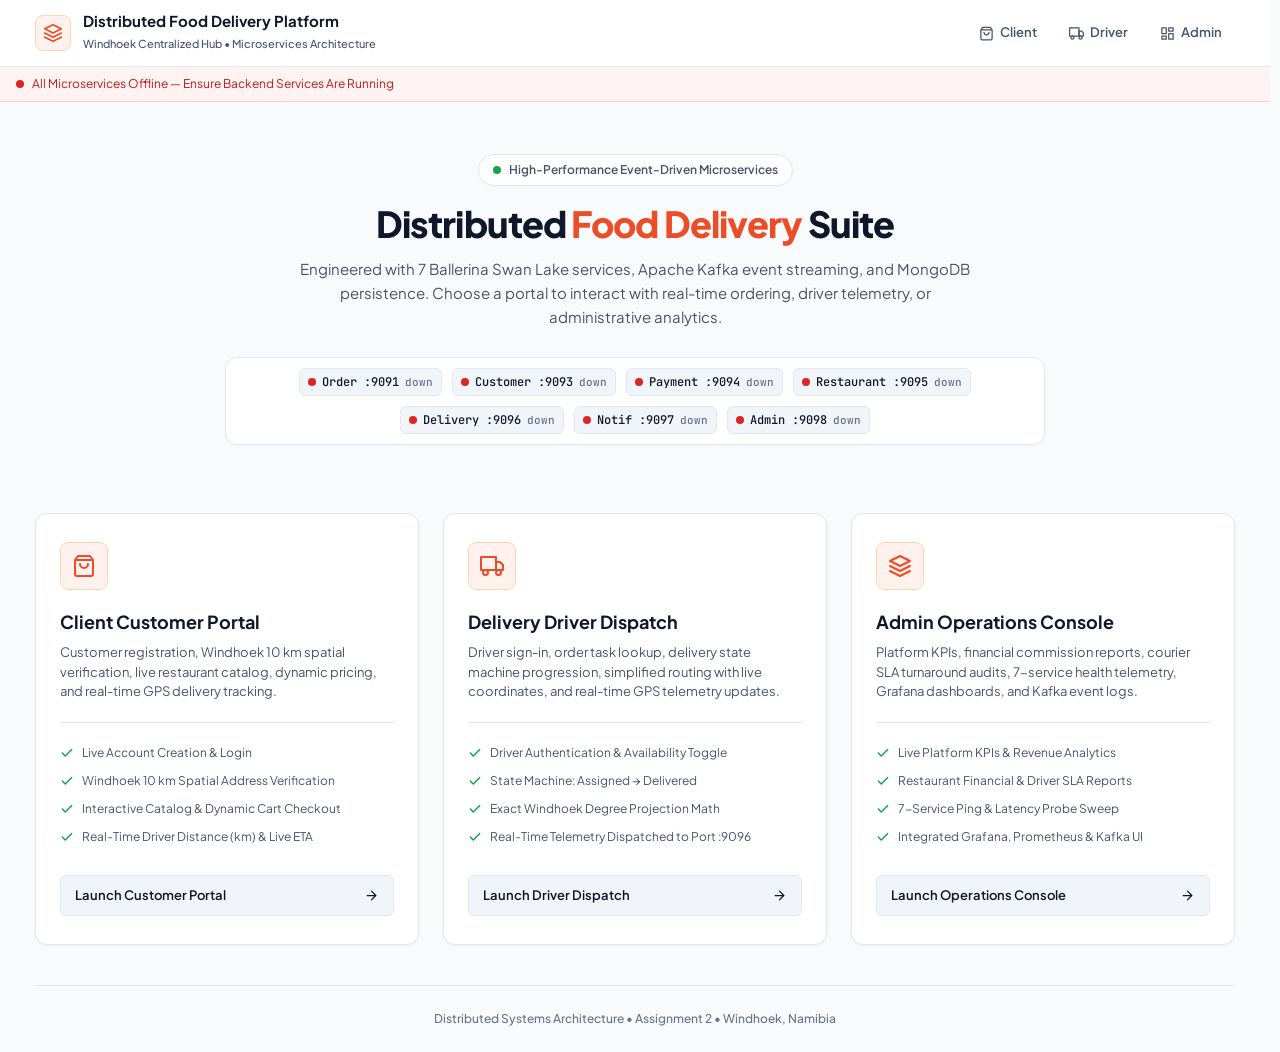
==== web/index.html @ 40e046d6 "feat: complete platform service integration, workflows, and order explainer" ====
<!DOCTYPE html>
<html lang="en">
<head>
  <meta charset="UTF-8">
  <meta name="viewport" content="width=device-width, initial-scale=1.0">
  <title>Food Delivery Platform — Portal Hub</title>
  <link rel="preconnect" href="https://fonts.googleapis.com">
  <link rel="preconnect" href="https://fonts.gstatic.com" crossorigin>
  <link href="https://fonts.googleapis.com/css2?family=Plus+Jakarta+Sans:wght@400;500;600;700;800&family=JetBrains+Mono:wght@500;600&display=swap" rel="stylesheet">
  <link rel="stylesheet" href="shared.css">
  <style>
    /* Portal Hub Specific Layout */
    .hero-section {
      text-align: center;
      margin: 28px auto 32px;
      max-width: 820px;
    }

    .hero-badge {
      display: inline-flex;
      align-items: center;
      gap: 8px;
      padding: 6px 14px;
      background: var(--bg-surface);
      border: 1px solid var(--border);
      color: var(--text-muted);
      border-radius: var(--radius-pill);
      font-size: 12px;
      font-weight: 600;
      margin-bottom: 16px;
      box-shadow: 0 1px 2px rgba(0, 0, 0, 0.03);
    }

    .hero-title {
      font-size: 36px;
      font-weight: 800;
      letter-spacing: -0.025em;
      color: var(--text-main);
      margin-bottom: 12px;
      line-height: 1.2;
    }

    .hero-title span {
      color: var(--accent);
    }

    .hero-desc {
      color: var(--text-muted);
      font-size: 15px;
      line-height: 1.6;
      margin: 0 auto 28px;
      max-width: 680px;
    }

    /* Microservices Health Bar */
    .health-bar {
      display: inline-flex;
      flex-wrap: wrap;
      align-items: center;
      justify-content: center;
      gap: 10px;
      background: #ffffff;
      border: 1px solid var(--border);
      border-radius: var(--radius-lg);
      padding: 10px 18px;
      margin-bottom: 36px;
      box-shadow: 0 1px 3px rgba(0, 0, 0, 0.03);
      font-size: 12px;
      font-family: var(--font-mono);
    }

    .health-tag {
      display: inline-flex;
      align-items: center;
      gap: 6px;
      padding: 4px 8px;
      background: var(--bg-surface-alt);
      border: 1px solid var(--border);
      border-radius: var(--radius-sm);
      color: var(--text-main);
      font-weight: 500;
    }

    .health-tag .latency {
      color: var(--text-dim);
      font-size: 11px;
    }

    /* Portal Grid & Interactive Cards */
    .portal-grid {
      display: grid;
      grid-template-columns: repeat(auto-fit, minmax(320px, 1fr));
      gap: 24px;
      margin-bottom: 40px;
    }

    .portal-card {
      background: #ffffff;
      border: 1px solid var(--border);
      border-radius: var(--radius-lg);
      padding: 28px 24px;
      text-decoration: none;
      color: inherit;
      display: flex;
      flex-direction: column;
      box-shadow: 0 1px 3px rgba(0, 0, 0, 0.04), 0 1px 2px rgba(0, 0, 0, 0.02);
      transition: all 0.2s ease;
      position: relative;
    }

    .portal-card:hover {
      border-color: var(--accent);
      box-shadow: 0 10px 15px -3px rgba(235, 77, 40, 0.08), 0 4px 6px -4px rgba(235, 77, 40, 0.05);
      transform: translateY(-2px);
    }

    .portal-card-icon-box {
      width: 48px;
      height: 48px;
      border-radius: var(--radius-md);
      background: var(--accent-subtle);
      border: 1px solid var(--accent-border);
      color: var(--accent);
      display: flex;
      align-items: center;
      justify-content: center;
      margin-bottom: 18px;
      transition: background 0.15s ease, color 0.15s ease;
    }

    .portal-card-icon-box svg {
      width: 24px;
      height: 24px;
    }

    .portal-card:hover .portal-card-icon-box {
      background: var(--accent);
      color: #ffffff;
      border-color: var(--accent);
    }

    .portal-card h2 {
      font-size: 18px;
      font-weight: 700;
      margin-bottom: 8px;
      color: var(--text-main);
    }

    .portal-card .portal-desc {
      color: var(--text-muted);
      font-size: 13px;
      line-height: 1.5;
      margin-bottom: 20px;
      flex-grow: 1;
    }

    .portal-features {
      list-style: none;
      margin-bottom: 24px;
      border-top: 1px solid var(--border);
      padding-top: 16px;
    }

    .portal-features li {
      font-size: 12px;
      color: var(--text-muted);
      padding: 5px 0;
      display: flex;
      align-items: center;
      gap: 8px;
    }

    .portal-features li svg {
      width: 14px;
      height: 14px;
      color: var(--success);
      stroke-width: 2.5;
    }

    .portal-cta {
      display: flex;
      align-items: center;
      justify-content: space-between;
      padding: 10px 14px;
      border-radius: var(--radius-sm);
      font-weight: 600;
      font-size: 13px;
      background: var(--bg-surface-alt);
      border: 1px solid var(--border);
      color: var(--text-main);
      transition: all 0.15s ease;
    }

    .portal-cta svg {
      width: 15px;
      height: 15px;
      transition: transform 0.15s ease;
    }

    .portal-card:hover .portal-cta {
      background: var(--accent);
      border-color: var(--accent);
      color: #ffffff;
    }

    .portal-card:hover .portal-cta svg {
      transform: translateX(3px);
    }

    /* Portal Footer */
    .portal-footer {
      text-align: center;
      padding-top: 24px;
      border-top: 1px solid var(--border);
      color: var(--text-dim);
      font-size: 12px;
      font-weight: 500;
    }
  </style>
</head>
<body>
  <!-- Clean Delivery Navbar -->
  <header class="app-header">
    <div class="header-container">
      <div class="header-brand">
        <div class="brand-icon-box" title="Food Delivery Suite">
          <svg viewBox="0 0 24 24">
            <path d="M12 2L2 7l10 5 10-5-10-5zM2 17l10 5 10-5M2 12l10 5 10-5"/>
          </svg>
        </div>
        <div class="brand-title-group">
          <h1>Distributed Food Delivery Platform</h1>
          <span class="brand-subtitle">Windhoek Centralized Hub &bull; Microservices Architecture</span>
        </div>
      </div>

      <nav class="header-nav">
        <a href="client_app/index.html" class="nav-tab-btn">
          <svg viewBox="0 0 24 24"><path d="M6 2L3 6v14a2 2 0 0 0 2 2h14a2 2 0 0 0 2-2V6l-3-4zM3 6h18M16 10a4 4 0 0 1-8 0"/></svg>
          <span>Client</span>
        </a>
        <a href="driver_app/index.html" class="nav-tab-btn">
          <svg viewBox="0 0 24 24"><rect x="1" y="3" width="15" height="13"></rect><polygon points="16 8 20 8 23 11 23 16 16 16 16 8"></polygon><circle cx="5.5" cy="18.5" r="2.5"></circle><circle cx="18.5" cy="18.5" r="2.5"></circle></svg>
          <span>Driver</span>
        </a>
        <a href="admin_dashboard/index.html" class="nav-tab-btn">
          <svg viewBox="0 0 24 24"><path d="M3 3h7v9H3zm11 0h7v5h-7zm0 9h7v9h-7zM3 16h7v5H3z"/></svg>
          <span>Admin</span>
        </a>
      </nav>
    </div>
  </header>

  <!-- Service Health Connectivity Banner -->
  <div class="service-banner banner-checking" id="portal-banner">
    <div class="banner-inner">
      <span class="banner-dot" id="global-dot"></span>
      <span id="global-status">Probing microservices network via reverse-proxy...</span>
    </div>
  </div>

  <main class="page-container">
    <!-- Hero Header -->
    <section class="hero-section">
      <div class="hero-badge">
        <span class="status-dot up"></span>
        <span>High-Performance Event-Driven Microservices</span>
      </div>
      <h1 class="hero-title">Distributed <span>Food Delivery</span> Suite</h1>
      <p class="hero-desc">
        Engineered with 7 Ballerina Swan Lake services, Apache Kafka event streaming, and MongoDB persistence.
        Choose a portal to interact with real-time ordering, driver telemetry, or administrative analytics.
      </p>

      <!-- 7 Microservices Health Grid -->
      <div class="health-bar" id="health-bar" title="Auto-refreshing service health probes">
        <span class="health-tag">
          <span class="status-dot" id="dot-order"></span> Order :9091
          <span class="latency" id="lat-order">--</span>
        </span>
        <span class="health-tag">
          <span class="status-dot" id="dot-customer"></span> Customer :9093
          <span class="latency" id="lat-customer">--</span>
        </span>
        <span class="health-tag">
          <span class="status-dot" id="dot-payment"></span> Payment :9094
          <span class="latency" id="lat-payment">--</span>
        </span>
        <span class="health-tag">
          <span class="status-dot" id="dot-restaurant"></span> Restaurant :9095
          <span class="latency" id="lat-restaurant">--</span>
        </span>
        <span class="health-tag">
          <span class="status-dot" id="dot-delivery"></span> Delivery :9096
          <span class="latency" id="lat-delivery">--</span>
        </span>
        <span class="health-tag">
          <span class="status-dot" id="dot-notif"></span> Notif :9097
          <span class="latency" id="lat-notif">--</span>
        </span>
        <span class="health-tag">
          <span class="status-dot" id="dot-admin"></span> Admin :9098
          <span class="latency" id="lat-admin">--</span>
        </span>
      </div>
    </section>

    <!-- Portal Cards Grid -->
    <div class="portal-grid">
      <!-- Client Customer Portal Card -->
      <a href="client_app/index.html" class="portal-card">
        <div class="portal-card-icon-box">
          <svg viewBox="0 0 24 24">
            <path d="M6 2L3 6v14a2 2 0 0 0 2 2h14a2 2 0 0 0 2-2V6l-3-4zM3 6h18M16 10a4 4 0 0 1-8 0"/>
          </svg>
        </div>
        <h2>Client Customer Portal</h2>
        <p class="portal-desc">
          Customer registration, Windhoek 10 km spatial verification, live restaurant catalog, dynamic pricing, and real-time GPS delivery tracking.
        </p>
        <ul class="portal-features">
          <li>
            <svg viewBox="0 0 24 24"><path d="M20 6L9 17l-5-5"/></svg>
            <span>Live Account Creation &amp; Login</span>
          </li>
          <li>
            <svg viewBox="0 0 24 24"><path d="M20 6L9 17l-5-5"/></svg>
            <span>Windhoek 10 km Spatial Address Verification</span>
          </li>
          <li>
            <svg viewBox="0 0 24 24"><path d="M20 6L9 17l-5-5"/></svg>
            <span>Interactive Catalog &amp; Dynamic Cart Checkout</span>
          </li>
          <li>
            <svg viewBox="0 0 24 24"><path d="M20 6L9 17l-5-5"/></svg>
            <span>Real-Time Driver Distance (km) &amp; Live ETA</span>
          </li>
        </ul>
        <div class="portal-cta">
          <span>Launch Customer Portal</span>
          <svg viewBox="0 0 24 24"><path d="M5 12h14M12 5l7 7-7 7"/></svg>
        </div>
      </a>

      <!-- Driver Dispatch Portal Card -->
      <a href="driver_app/index.html" class="portal-card">
        <div class="portal-card-icon-box">
          <svg viewBox="0 0 24 24">
            <rect x="1" y="3" width="15" height="13"></rect>
            <polygon points="16 8 20 8 23 11 23 16 16 16 16 8"></polygon>
            <circle cx="5.5" cy="18.5" r="2.5"></circle>
            <circle cx="18.5" cy="18.5" r="2.5"></circle>
          </svg>
        </div>
        <h2>Delivery Driver Dispatch</h2>
        <p class="portal-desc">
          Driver sign-in, order task lookup, delivery state machine progression, simplified routing with live coordinates, and real-time GPS telemetry updates.
        </p>
        <ul class="portal-features">
          <li>
            <svg viewBox="0 0 24 24"><path d="M20 6L9 17l-5-5"/></svg>
            <span>Driver Authentication &amp; Availability Toggle</span>
          </li>
          <li>
            <svg viewBox="0 0 24 24"><path d="M20 6L9 17l-5-5"/></svg>
            <span>State Machine: Assigned &rarr; Delivered</span>
          </li>
          <li>
            <svg viewBox="0 0 24 24"><path d="M20 6L9 17l-5-5"/></svg>
            <span>Exact Windhoek Degree Projection Math</span>
          </li>
          <li>
            <svg viewBox="0 0 24 24"><path d="M20 6L9 17l-5-5"/></svg>
            <span>Real-Time Telemetry Dispatched to Port :9096</span>
          </li>
        </ul>
        <div class="portal-cta">
          <span>Launch Driver Dispatch</span>
          <svg viewBox="0 0 24 24"><path d="M5 12h14M12 5l7 7-7 7"/></svg>
        </div>
      </a>

      <!-- Admin Operations Portal Card -->
      <a href="admin_dashboard/index.html" class="portal-card">
        <div class="portal-card-icon-box">
          <svg viewBox="0 0 24 24">
            <path d="M12 2L2 7l10 5 10-5-10-5zM2 17l10 5 10-5M2 12l10 5 10-5"/>
          </svg>
        </div>
        <h2>Admin Operations Console</h2>
        <p class="portal-desc">
          Platform KPIs, financial commission reports, courier SLA turnaround audits, 7-service health telemetry, Grafana dashboards, and Kafka event logs.
        </p>
        <ul class="portal-features">
          <li>
            <svg viewBox="0 0 24 24"><path d="M20 6L9 17l-5-5"/></svg>
            <span>Live Platform KPIs &amp; Revenue Analytics</span>
          </li>
          <li>
            <svg viewBox="0 0 24 24"><path d="M20 6L9 17l-5-5"/></svg>
            <span>Restaurant Financial &amp; Driver SLA Reports</span>
          </li>
          <li>
            <svg viewBox="0 0 24 24"><path d="M20 6L9 17l-5-5"/></svg>
            <span>7-Service Ping &amp; Latency Probe Sweep</span>
          </li>
          <li>
            <svg viewBox="0 0 24 24"><path d="M20 6L9 17l-5-5"/></svg>
            <span>Integrated Grafana, Prometheus &amp; Kafka UI</span>
          </li>
        </ul>
        <div class="portal-cta">
          <span>Launch Operations Console</span>
          <svg viewBox="0 0 24 24"><path d="M5 12h14M12 5l7 7-7 7"/></svg>
        </div>
      </a>
    </div>

    <!-- Portal Footer -->
    <footer class="portal-footer">
      Distributed Systems Architecture &bull; Assignment 2 &bull; Windhoek, Namibia
    </footer>
  </main>

  <!-- Load Shared Core Utilities -->
  <script src="shared.js"></script>

  <!-- Portal Health Monitoring Script -->
  <script>
    const SERVICES = [
      { id: 'order', name: 'Order', port: 9091 },
      { id: 'customer', name: 'Customer', port: 9093 },
      { id: 'payment', name: 'Payment', port: 9094 },
      { id: 'restaurant', name: 'Restaurant', port: 9095 },
      { id: 'delivery', name: 'Delivery', port: 9096 },
      { id: 'notif', name: 'Notif', port: 9097 },
      { id: 'admin', name: 'Admin', port: 9098 }
    ];

    async function checkNetworkHealth() {
      let upCount = 0;

      await Promise.all(
        SERVICES.map(async (svc) => {
          const dot = document.getElementById(`dot-${svc.id}`);
          const lat = document.getElementById(`lat-${svc.id}`);

          try {
            const health = await probeHealth(svc.port);
            if (health.up) {
              upCount++;
              if (dot) dot.className = 'status-dot up';
              if (lat) lat.textContent = `${health.latencyMs}ms`;
            } else {
              if (dot) dot.className = 'status-dot down';
              if (lat) lat.textContent = 'down';
            }
          } catch (_) {
            if (dot) dot.className = 'status-dot down';
            if (lat) lat.textContent = 'err';
          }
        })
      );

      const banner = document.getElementById('portal-banner');
      const globalDot = document.getElementById('global-dot');
      const globalStatus = document.getElementById('global-status');

      if (upCount === SERVICES.length) {
        if (banner) banner.className = 'service-banner banner-connected';
        if (globalDot) globalDot.className = 'banner-dot';
        if (globalStatus) globalStatus.textContent = 'All 7 Microservices Online & Operational';
      } else if (upCount > 0) {
        if (banner) banner.className = 'service-banner banner-checking';
        if (globalDot) globalDot.className = 'banner-dot';
        if (globalStatus) globalStatus.textContent = `${upCount}/${SERVICES.length} Microservices Online`;
      } else {
        if (banner) banner.className = 'service-banner banner-offline';
        if (globalDot) globalDot.className = 'banner-dot';
        if (globalStatus) globalStatus.textContent = 'All Microservices Offline — Ensure Backend Services Are Running';
      }
    }

    // Initial probe and recurring schedule
    checkNetworkHealth();
    setInterval(checkNetworkHealth, 5000);
  </script>
</body>
</html>
---- web/shared.css ----
/* ==========================================================================
   Food Delivery Suite — Shared Design System & Core Components (shared.css)
   Modern Off-White Clean Theme with Orange-Red Accent (#eb4d28)
   Zero Gradients • Zero Emojis • Production Grade
   ========================================================================== */

:root {
  /* Surface & Background Palette (Off-White System) */
  --bg-page: #f8fafc;
  --bg-surface: #ffffff;
  --bg-surface-alt: #f1f5f9;
  --bg-surface-hover: #e2e8f0;

  /* Borders */
  --border: #e2e8f0;
  --border-focus: #eb4d28;
  --border-light: #cbd5e1;

  /* Typography Colors */
  --text-main: #0f172a;
  --text-muted: #475569;
  --text-dim: #64748b;

  /* Brand Accents (Flat Solid Modern Colors) */
  --accent: #eb4d28;
  --accent-hover: #c2410c;
  --accent-subtle: #fff1ee;
  --accent-border: #fed7aa;

  /* Role-Specific Accents & Compatibility Tokens */
  --admin-accent: #eb4d28;
  --admin-accent-hover: #c2410c;
  --driver-accent: #0d9488;
  --driver-accent-hover: #0f766e;
  --client-accent: #eb4d28;
  --client-accent-hover: #c2410c;

  /* Semantic Feedback */
  --success: #16a34a;
  --success-bg: #f0fdf4;
  --success-border: #bbf7d0;
  --success-text: #15803d;

  --danger: #dc2626;
  --danger-bg: #fef2f2;
  --danger-border: #fecaca;
  --danger-text: #b91c1c;

  --warning: #d97706;
  --warning-bg: #fffbeb;
  --warning-border: #fde68a;
  --warning-text: #b45309;

  --info: #2563eb;
  --info-bg: #eff6ff;
  --info-border: #bfdbfe;
  --info-text: #1d4ed8;

  /* Typography & Layout Metrics */
  --font-sans: 'Plus Jakarta Sans', -apple-system, BlinkMacSystemFont, 'Segoe UI', Roboto, Helvetica, Arial, sans-serif;
  --font-mono: 'JetBrains Mono', 'Fira Code', Menlo, monospace;

  --radius-sm: 6px;
  --radius-md: 8px;
  --radius-lg: 12px;
  --radius-pill: 999px;
}

/* --------------------------------------------------------------------------
   Base Reset & Global Scrollbars
   -------------------------------------------------------------------------- */
* {
  box-sizing: border-box;
  margin: 0;
  padding: 0;
  scrollbar-width: thin;
  scrollbar-color: #cbd5e1 #f1f5f9;
}

::-webkit-scrollbar {
  width: 8px;
  height: 8px;
}

::-webkit-scrollbar-track {
  background: #f1f5f9;
}

::-webkit-scrollbar-thumb {
  background: #cbd5e1;
  border-radius: 999px;
  border: 2px solid #f1f5f9;
}

::-webkit-scrollbar-thumb:hover {
  background: #94a3b8;
}

html {
  overflow-y: scroll !important;
  scrollbar-gutter: stable !important;
  width: 100%;
}

body {
  font-family: var(--font-sans);
  background-color: var(--bg-page);
  color: var(--text-main);
  line-height: 1.5;
  min-height: 100vh;
  width: 100%;
  -webkit-font-smoothing: antialiased;
  -moz-osx-font-smoothing: grayscale;
  overflow-x: hidden !important;
}

/* --------------------------------------------------------------------------
   Universal SVG Icon Rule (Strict Vector Normalization, No Black Blobs)
   -------------------------------------------------------------------------- */
svg {
  stroke: currentColor;
  fill: none;
  stroke-width: 2;
  stroke-linecap: round;
  stroke-linejoin: round;
  flex-shrink: 0;
}

.text-mono {
  font-family: var(--font-mono);
}

/* --------------------------------------------------------------------------
   Container & Layout Rules
   -------------------------------------------------------------------------- */
.app-container,
.page-container,
.container,
main {
  max-width: 1240px;
  width: 100%;
  margin: 0 auto;
  padding: 24px 20px;
}

.header-container {
  max-width: 1240px;
  width: 100%;
  margin: 0 auto;
  padding: 12px 20px;
  display: flex;
  align-items: center;
  justify-content: space-between;
  flex-wrap: wrap;
  gap: 12px;
}

/* --------------------------------------------------------------------------
   Delivery-Style App Header (Clean White, Sticky Top)
   -------------------------------------------------------------------------- */
.app-header {
  background: #ffffff;
  border-bottom: 1px solid var(--border);
  position: sticky;
  top: 0;
  z-index: 50;
}

.header-brand {
  display: flex;
  align-items: center;
  gap: 12px;
}

/* Strictly Sized Brand Icon — NEVER Blows Up Layout */
.brand-icon-box {
  width: 36px;
  height: 36px;
  min-width: 36px;
  min-height: 36px;
  max-width: 36px;
  max-height: 36px;
  border-radius: var(--radius-md);
  background: var(--accent-subtle);
  color: var(--accent);
  border: 1px solid var(--accent-border);
  display: flex;
  align-items: center;
  justify-content: center;
  flex-shrink: 0;
  overflow: hidden;
}

.brand-icon-box svg {
  width: 20px;
  height: 20px;
  max-width: 20px;
  max-height: 20px;
  display: block;
}

.brand-title-group h1 {
  font-size: 16px;
  font-weight: 700;
  color: var(--text-main);
  line-height: 1.2;
}

.brand-title-group .brand-subtitle {
  font-size: 11px;
  color: var(--text-muted);
  font-weight: 500;
}

/* Header Navigation Bar */
.header-nav {
  display: flex;
  align-items: center;
  gap: 6px;
  flex-wrap: wrap;
}

.nav-tab-btn {
  display: inline-flex;
  align-items: center;
  gap: 6px;
  background: transparent;
  border: 1px solid transparent;
  color: var(--text-muted);
  padding: 6px 12px;
  border-radius: var(--radius-sm);
  font-size: 13px;
  font-weight: 600;
  cursor: pointer;
  transition: all 0.15s ease;
  font-family: inherit;
  text-decoration: none;
}

.nav-tab-btn:hover {
  background: var(--bg-surface-alt);
  color: var(--text-main);
}

.nav-tab-btn.active {
  background: var(--accent-subtle);
  border-color: var(--accent-border);
  color: var(--accent);
}

.nav-tab-btn svg {
  width: 15px;
  height: 15px;
}

/* --------------------------------------------------------------------------
   Service Connectivity Banner
   -------------------------------------------------------------------------- */
.service-banner {
  padding: 8px 16px;
  font-size: 12px;
  border-bottom: 1px solid var(--border);
  background: var(--bg-surface-alt);
}

.banner-inner {
  max-width: 1240px;
  margin: 0 auto;
  display: flex;
  align-items: center;
  gap: 8px;
}

.banner-dot {
  width: 8px;
  height: 8px;
  border-radius: 50%;
  flex-shrink: 0;
}

.banner-checking {
  background: var(--bg-surface-alt);
  border-color: var(--border);
  color: var(--text-muted);
}
.banner-checking .banner-dot {
  background: var(--text-dim);
}

.banner-connected {
  background: var(--success-bg);
  border-color: var(--success-border);
  color: var(--success-text);
}
.banner-connected .banner-dot {
  background: var(--success);
}

.banner-offline {
  background: var(--danger-bg);
  border-color: var(--danger-border);
  color: var(--danger-text);
}
.banner-offline .banner-dot {
  background: var(--danger);
}

/* --------------------------------------------------------------------------
   Cards & Content Panels
   -------------------------------------------------------------------------- */
.card {
  background: #ffffff;
  border: 1px solid var(--border);
  border-radius: 12px;
  padding: 20px 24px;
  box-shadow: 0 1px 3px rgba(0, 0, 0, 0.04), 0 1px 2px rgba(0, 0, 0, 0.02);
  transition: all 0.15s ease;
  margin-bottom: 20px;
}

.card:hover {
  border-color: #cbd5e1;
  box-shadow: 0 4px 6px -1px rgba(0, 0, 0, 0.06);
}

.card-header-row {
  display: flex;
  align-items: center;
  justify-content: space-between;
  flex-wrap: wrap;
  gap: 12px;
  margin-bottom: 18px;
}

.card-title-group {
  display: flex;
  align-items: center;
  gap: 10px;
}

.card-icon {
  width: 32px;
  height: 32px;
  min-width: 32px;
  min-height: 32px;
  border-radius: var(--radius-sm);
  background: var(--accent-subtle);
  border: 1px solid var(--accent-border);
  display: flex;
  align-items: center;
  justify-content: center;
  color: var(--accent);
}

.card-icon svg {
  width: 16px;
  height: 16px;
}

.card-title-group h2,
.card-title-group h3 {
  font-size: 15px;
  font-weight: 700;
  color: var(--text-main);
}

.section-desc {
  font-size: 12px;
  color: var(--text-muted);
}

.view-section {
  display: none;
}

.view-section.active {
  display: block;
}

/* --------------------------------------------------------------------------
   Buttons System
   -------------------------------------------------------------------------- */
.btn {
  display: inline-flex;
  align-items: center;
  justify-content: center;
  gap: 6px;
  padding: 8px 14px;
  border-radius: var(--radius-sm);
  font-size: 13px;
  font-weight: 600;
  cursor: pointer;
  border: 1px solid transparent;
  transition: all 0.15s ease;
  text-decoration: none;
  line-height: 1.2;
  font-family: inherit;
}

.btn svg {
  width: 15px;
  height: 15px;
}

.btn-primary,
.btn-accent {
  background: var(--accent);
  color: #ffffff;
}
.btn-primary:hover:not(:disabled),
.btn-accent:hover:not(:disabled) {
  background: var(--accent-hover);
}

.btn-admin {
  background: var(--accent);
  color: #ffffff;
}
.btn-admin:hover:not(:disabled) {
  background: var(--accent-hover);
}

.btn-driver {
  background: var(--driver-accent);
  color: #ffffff;
}
.btn-driver:hover:not(:disabled) {
  background: var(--driver-accent-hover);
}

.btn-client {
  background: var(--accent);
  color: #ffffff;
}
.btn-client:hover:not(:disabled) {
  background: var(--accent-hover);
}

.btn-outline {
  background: #ffffff;
  border-color: var(--border);
  color: var(--text-main);
}
.btn-outline:hover:not(:disabled) {
  background: var(--bg-surface-alt);
  border-color: var(--border-light);
}

.btn-ghost {
  background: transparent;
  color: var(--text-muted);
}
.btn-ghost:hover:not(:disabled) {
  background: var(--bg-surface-alt);
  color: var(--text-main);
}

.btn-sm {
  padding: 5px 10px;
  font-size: 12px;
}

.btn-lg {
  padding: 12px 20px;
  font-size: 14px;
}

.btn:disabled {
  opacity: 0.5;
  cursor: not-allowed;
}

.btn-close {
  background: transparent;
  border: none;
  color: var(--text-muted);
  font-size: 20px;
  cursor: pointer;
  line-height: 1;
}
.btn-close:hover {
  color: var(--text-main);
}

/* --------------------------------------------------------------------------
   Form Elements
   -------------------------------------------------------------------------- */
.form-group {
  display: flex;
  flex-direction: column;
  gap: 4px;
}

.form-group label {
  font-size: 11px;
  font-weight: 600;
  color: var(--text-muted);
  text-transform: uppercase;
  letter-spacing: 0.02em;
}

.form-group input,
.form-group textarea,
.input-text {
  padding: 8px 12px;
  background: var(--bg-surface-alt);
  border: 1px solid var(--border);
  border-radius: var(--radius-sm);
  color: var(--text-main);
  font-size: 13px;
  outline: none;
  font-family: inherit;
  transition: border-color 0.15s ease, box-shadow 0.15s ease;
}

.form-group input:focus,
.form-group textarea:focus,
.input-text:focus {
  border-color: var(--border-focus);
  background: #ffffff;
  box-shadow: 0 0 0 1px var(--border-focus);
}

/* Universal Custom Select Dropdowns */
select,
.form-select,
.header-customer-select,
.account-view-select,
.restaurant-select,
.tracking-order-select,
.input-text select,
select.input-text {
  appearance: none !important;
  -webkit-appearance: none !important;
  -moz-appearance: none !important;
  background-color: var(--bg-surface) !important;
  background-image: url("data:image/svg+xml,%3Csvg xmlns='http://www.w3.org/2000/svg' width='16' height='16' viewBox='0 0 24 24' fill='none' stroke='%2364748b' stroke-width='2' stroke-linecap='round' stroke-linejoin='round'%3E%3Cpolyline points='6 9 12 15 18 9'%3E%3C/polyline%3E%3C/svg%3E") !important;
  background-repeat: no-repeat !important;
  background-position: right 10px center !important;
  background-size: 14px 14px !important;
  padding: 8px 34px 8px 12px !important;
  border: 1px solid var(--border) !important;
  border-radius: var(--radius-sm) !important;
  color: var(--text-main) !important;
  font-size: 13px !important;
  font-weight: 500 !important;
  font-family: inherit !important;
  line-height: 1.4 !important;
  cursor: pointer !important;
  transition: border-color 0.15s ease, box-shadow 0.15s ease, background-color 0.15s ease !important;
}

select:hover,
.form-select:hover,
.header-customer-select:hover,
.account-view-select:hover {
  border-color: var(--border-light) !important;
  background-color: #ffffff !important;
}

select:focus,
.form-select:focus,
.header-customer-select:focus,
.account-view-select:focus {
  outline: none !important;
  border-color: var(--accent) !important;
  background-color: #ffffff !important;
  box-shadow: 0 0 0 2px rgba(235, 77, 40, 0.15) !important;
  background-image: url("data:image/svg+xml,%3Csvg xmlns='http://www.w3.org/2000/svg' width='16' height='16' viewBox='0 0 24 24' fill='none' stroke='%23eb4d28' stroke-width='2' stroke-linecap='round' stroke-linejoin='round'%3E%3Cpolyline points='6 9 12 15 18 9'%3E%3C/polyline%3E%3C/svg%3E") !important;
}

select:disabled,
.form-select:disabled {
  opacity: 0.6 !important;
  cursor: not-allowed !important;
  background-color: var(--bg-surface-alt) !important;
}

.form-grid {
  display: grid;
  grid-template-columns: repeat(auto-fit, minmax(220px, 1fr));
  gap: 12px;
}

/* Eliminate Dropdown Inside Dropdown Nesting & Redundant Chevron Icons */
.custom-select-wrapper,
.custom-select-wrap,
.shift-select-wrap,
.select-wrapper,
.header-select-wrapper,
.tracking-select-wrapper,
.account-select-wrapper {
  position: relative !important;
  display: block !important;
  width: 100% !important;
  border: none !important;
  padding: 0 !important;
  margin: 0 !important;
  background: transparent !important;
  box-shadow: none !important;
}

.custom-select-wrapper .select-chevron-icon,
.select-chevron-icon,
.select-arrow {
  display: none !important;
}

/* --------------------------------------------------------------------------
   Bespoke Single-Border Custom Dropdown Menu System
   -------------------------------------------------------------------------- */
.custom-select-hidden {
  position: absolute !important;
  opacity: 0 !important;
  pointer-events: none !important;
  width: 0 !important;
  height: 0 !important;
  margin: 0 !important;
  padding: 0 !important;
  border: 0 !important;
  overflow: hidden !important;
  clip: rect(0, 0, 0, 0) !important;
  clip-path: inset(50%) !important;
  white-space: nowrap !important;
}

.custom-dropdown-root {
  position: relative !important;
  display: block !important;
  width: 100% !important;
  border: none !important;
  background: transparent !important;
  background-image: none !important;
  padding: 0 !important;
  margin: 0 !important;
  box-shadow: none !important;
  height: auto !important;
  min-height: 0 !important;
  vertical-align: middle;
}

.custom-dropdown-trigger {
  width: 100%;
  min-height: 38px;
  background: var(--bg-surface, #ffffff);
  border: 1px solid var(--border, #e2e8f0);
  border-radius: var(--radius-sm, 6px);
  padding: 8px 34px 8px 12px;
  display: flex;
  align-items: center;
  justify-content: space-between;
  cursor: pointer;
  font-family: inherit;
  font-size: 13px;
  font-weight: 500;
  color: var(--text-main, #0f172a);
  position: relative;
  text-align: left;
  transition: border-color 0.15s ease, box-shadow 0.15s ease, background-color 0.15s ease;
  user-select: none;
  box-sizing: border-box;
}

.custom-dropdown-trigger:hover {
  border-color: var(--border-light, #cbd5e1);
  background: #ffffff;
}

.custom-dropdown-root.open .custom-dropdown-trigger {
  border-color: var(--accent, #eb4d28);
  box-shadow: 0 0 0 2px rgba(235, 77, 40, 0.15);
  background: #ffffff;
}

/* Compact small dropdown variant */
.custom-dropdown-root.select-sm,
.custom-dropdown-root.select-sm .custom-dropdown-trigger,
.custom-dropdown-trigger.select-sm {
  min-height: 30px;
  height: 30px;
  padding: 4px 26px 4px 10px;
  font-size: 12px;
}

.custom-dropdown-root.select-sm .custom-dropdown-arrow,
.custom-dropdown-trigger.select-sm .custom-dropdown-arrow {
  right: 8px;
  width: 13px;
  height: 13px;
}

.custom-dropdown-label {
  white-space: nowrap;
  overflow: hidden;
  text-overflow: ellipsis;
  flex: 1;
}

.custom-dropdown-arrow {
  position: absolute;
  right: 10px;
  top: 50%;
  transform: translateY(-50%);
  width: 15px;
  height: 15px;
  stroke: var(--text-muted, #64748b);
  fill: none;
  stroke-width: 2;
  stroke-linecap: round;
  stroke-linejoin: round;
  pointer-events: none;
  transition: transform 0.2s ease, stroke 0.15s ease;
}

.custom-dropdown-root.open .custom-dropdown-arrow {
  transform: translateY(-50%) rotate(180deg);
  stroke: var(--accent, #eb4d28);
}

/* Custom Floating Dropdown Menu */
.custom-dropdown-menu {
  position: absolute;
  top: calc(100% + 4px);
  left: 0;
  right: 0;
  min-width: 100%;
  background: #ffffff;
  border: 1px solid var(--border, #e2e8f0);
  border-radius: var(--radius-md, 10px);
  box-shadow: 0 10px 25px -5px rgba(15, 23, 42, 0.1), 0 8px 10px -6px rgba(15, 23, 42, 0.05);
  padding: 4px;
  max-height: 240px;
  overflow-y: auto;
  z-index: 1200;
  display: none;
  pointer-events: none;
  animation: dropdownFadeIn 0.15s ease forwards;
}

@keyframes dropdownFadeIn {
  from { opacity: 0; transform: translateY(-4px); }
  to { opacity: 1; transform: translateY(0); }
}

.custom-dropdown-root.open .custom-dropdown-menu {
  display: block;
  pointer-events: auto;
}

.custom-dropdown-item {
  display: flex;
  align-items: center;
  justify-content: space-between;
  gap: 8px;
  padding: 8px 12px;
  border-radius: var(--radius-sm, 6px);
  font-size: 13px;
  color: var(--text-main, #0f172a);
  cursor: pointer;
  transition: background 0.1s ease, color 0.1s ease;
  user-select: none;
}

.custom-dropdown-item:hover {
  background: var(--accent-subtle, #fff1ee);
  color: var(--accent, #eb4d28);
}

.custom-dropdown-item.selected {
  background: var(--accent-subtle, #fff1ee);
  color: var(--accent, #eb4d28);
  font-weight: 600;
}

.custom-dropdown-item.disabled {
  opacity: 0.45;
  cursor: not-allowed;
  background: transparent !important;
  color: var(--text-dim, #94a3b8) !important;
}

.custom-dropdown-item .item-check {
  width: 14px;
  height: 14px;
  stroke: var(--accent, #eb4d28);
  fill: none;
  stroke-width: 2.5;
  stroke-linecap: round;
  stroke-linejoin: round;
  flex-shrink: 0;
}

.custom-dropdown-menu::-webkit-scrollbar {
  width: 6px;
}
.custom-dropdown-menu::-webkit-scrollbar-track {
  background: #f8fafc;
}
.custom-dropdown-menu::-webkit-scrollbar-thumb {
  background: #cbd5e1;
  border-radius: 999px;
}

/* --------------------------------------------------------------------------
   Badges, Pills & Status Indicators (Consistent 22px Height)
   -------------------------------------------------------------------------- */
.status-pill {
  display: inline-flex;
  align-items: center;
  gap: 6px;
  height: 22px;
  padding: 0 8px;
  border-radius: var(--radius-pill);
  font-size: 11px;
  font-weight: 600;
  line-height: 22px;
  white-space: nowrap;
  letter-spacing: 0.02em;
  text-transform: uppercase;
}

.pill-neutral {
  background: var(--bg-surface-alt);
  border: 1px solid var(--border);
  color: var(--text-muted);
}

.pill-good,
.pill-success {
  background: var(--success-bg);
  border: 1px solid var(--success-border);
  color: var(--success-text);
}

.pill-bad,
.pill-danger {
  background: var(--danger-bg);
  border: 1px solid var(--danger-border);
  color: var(--danger-text);
}

.pill-warn,
.pill-warning {
  background: var(--warning-bg);
  border: 1px solid var(--warning-border);
  color: var(--warning-text);
}

.pill-info {
  background: var(--info-bg);
  border: 1px solid var(--info-border);
  color: var(--info-text);
}

.status-dot {
  width: 8px;
  height: 8px;
  border-radius: 50%;
  flex-shrink: 0;
  display: inline-block;
  background: var(--text-dim);
}

.status-dot.up,
.status-dot.online {
  background: var(--success);
}

.status-dot.down,
.status-dot.offline {
  background: var(--danger);
}

.status-dot.warn {
  background: var(--warning);
}

/* --------------------------------------------------------------------------
   Modals
   -------------------------------------------------------------------------- */
.modal-backdrop {
  position: fixed;
  top: 0;
  left: 0;
  width: 100vw;
  height: 100vh;
  background: rgba(15, 23, 42, 0.4);
  display: none;
  align-items: center;
  justify-content: center;
  z-index: 1000;
  padding: 20px;
}

.modal-backdrop.open,
.modal-backdrop.active {
  display: flex !important;
}

.modal-dialog {
  background: #ffffff;
  border: 1px solid var(--border);
  border-radius: var(--radius-lg);
  max-width: 580px;
  width: 100%;
  padding: 24px;
  max-height: 90vh;
  overflow-y: auto;
  box-shadow: 0 10px 25px -5px rgba(0, 0, 0, 0.1), 0 8px 10px -6px rgba(0, 0, 0, 0.1);
}

.modal-header {
  display: flex;
  align-items: flex-start;
  justify-content: space-between;
  margin-bottom: 18px;
}

.modal-title h3 {
  font-size: 16px;
  color: var(--text-main);
  font-weight: 700;
}

.modal-title p {
  font-size: 12px;
  color: var(--text-muted);
}

.modal-actions {
  display: flex;
  justify-content: flex-end;
  gap: 10px;
  margin-top: 20px;
}

/* --------------------------------------------------------------------------
   Tables
   -------------------------------------------------------------------------- */
.table-wrapper {
  overflow-x: auto;
  background: #ffffff;
  border: 1px solid var(--border);
  border-radius: var(--radius-md);
}

.data-table {
  width: 100%;
  border-collapse: collapse;
  font-size: 13px;
  text-align: left;
}

.data-table th,
.data-table td {
  padding: 11px 16px;
  border-bottom: 1px solid var(--border);
}

.data-table th {
  background: var(--bg-surface-alt);
  color: var(--text-muted);
  font-weight: 600;
  font-size: 11px;
  text-transform: uppercase;
  letter-spacing: 0.03em;
}

.data-table tr:hover td {
  background: #fafafa;
}

.empty-table-cell {
  text-align: center;
  color: var(--text-dim);
  padding: 28px !important;
  font-style: italic;
}

/* --------------------------------------------------------------------------
   Two-Tier App Header Architecture (Admin, Driver & Client Unified)
   -------------------------------------------------------------------------- */
.app-header {
  background: #ffffff;
  border-bottom: 1px solid var(--border);
  position: sticky;
  top: 0;
  z-index: 50;
  width: 100%;
}

.header-top-bar {
  display: flex;
  align-items: center;
  justify-content: space-between;
  padding: 10px 20px;
  gap: 16px;
  width: 100%;
  max-width: 1240px;
  margin: 0 auto;
}

.header-brand {
  display: flex;
  align-items: center;
  gap: 12px;
  flex-shrink: 0;
}

.brand-icon-box {
  width: 36px !important;
  height: 36px !important;
  min-width: 36px !important;
  min-height: 36px !important;
  max-width: 36px !important;
  max-height: 36px !important;
  border-radius: var(--radius-md);
  background: var(--accent-subtle);
  color: var(--accent);
  border: 1px solid var(--accent-border);
  display: flex !important;
  align-items: center !important;
  justify-content: center !important;
  flex-shrink: 0 !important;
  overflow: hidden !important;
}

.brand-icon,
.brand-icon-box svg {
  width: 20px !important;
  height: 20px !important;
  max-width: 20px !important;
  max-height: 20px !important;
  stroke: currentColor;
  fill: none;
  stroke-width: 2;
  stroke-linecap: round;
  stroke-linejoin: round;
  display: block !important;
}

.brand-title-group h1 {
  font-size: 15px;
  font-weight: 700;
  color: var(--text-main);
  line-height: 1.2;
}

.brand-title-group .brand-subtitle {
  font-size: 11px;
  color: var(--text-muted);
  font-weight: 500;
}

.header-controls {
  display: flex;
  align-items: center;
  gap: 8px;
  flex-wrap: wrap;
  margin-left: auto;
}

.header-controls .custom-dropdown-root {
  width: auto !important;
  min-width: 110px;
}

.header-nav-strip {
  border-top: 1px solid var(--border);
  background: #ffffff;
  width: 100%;
}

.header-nav-strip .header-container {
  display: flex;
  align-items: center;
  padding: 0 20px;
  max-width: 1240px;
  margin: 0 auto;
}

.header-nav-strip .header-nav {
  display: flex;
  align-items: center;
  gap: 4px;
  flex-wrap: nowrap;
  overflow-x: auto;
  scrollbar-width: none;
  -ms-overflow-style: none;
}

.header-nav-strip .header-nav::-webkit-scrollbar {
  display: none;
}

.header-nav-strip .nav-tab-btn {
  position: relative;
  display: inline-flex;
  align-items: center;
  gap: 7px;
  background: transparent;
  border: none;
  border-bottom: 2px solid transparent;
  color: var(--text-muted);
  padding: 10px 14px;
  border-radius: 0;
  font-size: 13px;
  font-weight: 600;
  cursor: pointer;
  transition: color 0.15s ease, border-color 0.15s ease, background 0.15s ease;
  white-space: nowrap;
  font-family: inherit;
  text-decoration: none;
}

.header-nav-strip .nav-tab-btn:hover {
  background: var(--bg-surface-alt);
  color: var(--text-main);
}

.header-nav-strip .nav-tab-btn.active {
  background: transparent;
  border-bottom-color: var(--accent);
  color: var(--accent);
}

.header-nav-strip .nav-tab-btn svg {
  width: 15px;
  height: 15px;
  stroke: currentColor;
  flex-shrink: 0;
}

.tab-badge {
  display: inline-flex !important;
  align-items: center !important;
  justify-content: center !important;
  text-align: center !important;
  height: 18px !important;
  min-height: 18px !important;
  font-size: 10px !important;
  font-weight: 700 !important;
  padding: 0 6px !important;
  border-radius: var(--radius-pill) !important;
  background: #f1f5f9;
  color: #64748b;
  border: 1px solid #e2e8f0;
  line-height: 1 !important;
  letter-spacing: 0.02em;
  transition: all 0.15s ease;
  vertical-align: middle;
  box-sizing: border-box !important;
}

.header-nav-strip .nav-tab-btn.active .tab-badge {
  background: var(--accent-subtle);
  color: var(--accent);
  border-color: var(--accent-border);
}

/* Status Pill Toggle (Used across headers, e.g. Courier Availability) */
.status-pill-toggle {
  display: inline-flex;
  align-items: center;
  gap: 6px;
  height: 28px;
  padding: 0 10px;
  border-radius: var(--radius-pill);
  font-size: 11px;
  font-weight: 700;
  cursor: pointer;
  transition: all 0.15s ease;
  user-select: none;
  border: 1px solid var(--border);
  background: var(--bg-surface);
}

.status-pill-toggle:hover {
  filter: brightness(0.96);
}

.status-pill-toggle.status-available {
  background: var(--success-bg);
  border-color: var(--success-border);
  color: var(--success-text);
}

.status-pill-toggle.status-busy {
  background: var(--warning-bg);
  border-color: var(--warning-border);
  color: var(--warning-text);
}

.status-pill-toggle.status-offline {
  background: var(--danger-bg);
  border-color: var(--danger-border);
  color: var(--danger-text);
}

/* --------------------------------------------------------------------------
   Bespoke Custom Date & Time Selector Component (.custom-datetime-*)
   -------------------------------------------------------------------------- */
.custom-input-hidden {
  position: absolute !important;
  opacity: 0 !important;
  pointer-events: none !important;
  width: 0 !important;
  height: 0 !important;
  margin: 0 !important;
  padding: 0 !important;
  border: 0 !important;
  overflow: hidden !important;
  clip: rect(0, 0, 0, 0) !important;
  clip-path: inset(50%) !important;
  white-space: nowrap !important;
}

.custom-datetime-root {
  position: relative !important;
  display: inline-block !important;
  width: 100% !important;
  vertical-align: middle;
}

.custom-datetime-trigger {
  width: 100%;
  min-height: 38px;
  background: #ffffff;
  border: 1px solid var(--border);
  border-radius: var(--radius-sm);
  padding: 8px 12px;
  display: flex;
  align-items: center;
  justify-content: space-between;
  gap: 8px;
  cursor: pointer;
  font-family: inherit;
  font-size: 13px;
  font-weight: 500;
  color: var(--text-main);
  transition: border-color 0.15s ease, box-shadow 0.15s ease;
  user-select: none;
  box-sizing: border-box;
}

.custom-datetime-trigger:hover {
  border-color: var(--border-light);
}

.custom-datetime-root.open .custom-datetime-trigger {
  border-color: var(--accent);
  box-shadow: 0 0 0 2px rgba(235, 77, 40, 0.15);
}

.custom-datetime-trigger-left {
  display: flex;
  align-items: center;
  gap: 8px;
  overflow: hidden;
  flex: 1;
}

.custom-datetime-icon {
  width: 15px;
  height: 15px;
  stroke: var(--accent);
  fill: none;
  stroke-width: 2;
  stroke-linecap: round;
  stroke-linejoin: round;
  flex-shrink: 0;
}

.custom-datetime-label {
  white-space: nowrap;
  overflow: hidden;
  text-overflow: ellipsis;
  font-size: 13px;
  color: var(--text-main);
}

.custom-datetime-label.placeholder {
  color: var(--text-dim);
}

.custom-datetime-card {
  position: absolute;
  top: calc(100% + 6px);
  left: 0;
  background: #ffffff;
  border: 1px solid var(--border);
  border-radius: var(--radius-md);
  box-shadow: 0 10px 25px -5px rgba(15, 23, 42, 0.12), 0 8px 10px -6px rgba(15, 23, 42, 0.06);
  padding: 14px;
  z-index: 1500;
  display: none;
  pointer-events: none;
  width: 300px;
  max-width: min(320px, 92vw);
  box-sizing: border-box;
  animation: dropdownFadeIn 0.15s ease forwards;
}

.custom-datetime-root.open .custom-datetime-card {
  display: block;
  pointer-events: auto;
}

.calendar-header {
  display: flex;
  align-items: center;
  justify-content: space-between;
  margin-bottom: 10px;
}

.calendar-month-title {
  font-size: 13px;
  font-weight: 700;
  color: var(--text-main);
}

.calendar-nav-btn {
  background: transparent;
  border: 1px solid var(--border);
  border-radius: var(--radius-sm);
  width: 26px;
  height: 26px;
  display: flex;
  align-items: center;
  justify-content: center;
  cursor: pointer;
  color: var(--text-muted);
  transition: all 0.15s ease;
  padding: 0;
}

.calendar-nav-btn:hover {
  background: var(--bg-surface-alt);
  color: var(--text-main);
  border-color: var(--border-light);
}

.calendar-nav-btn svg {
  width: 14px;
  height: 14px;
  stroke: currentColor;
  fill: none;
  stroke-width: 2;
  stroke-linecap: round;
  stroke-linejoin: round;
}

.calendar-weekdays {
  display: grid;
  grid-template-columns: repeat(7, 1fr);
  text-align: center;
  font-size: 10px;
  font-weight: 700;
  color: var(--text-muted);
  margin-bottom: 6px;
  text-transform: uppercase;
  letter-spacing: 0.03em;
}

.calendar-days-grid {
  display: grid;
  grid-template-columns: repeat(7, 1fr);
  gap: 2px;
}

.calendar-day {
  height: 30px;
  display: flex;
  align-items: center;
  justify-content: center;
  font-size: 12px;
  font-weight: 500;
  border-radius: var(--radius-sm);
  cursor: pointer;
  color: var(--text-main);
  transition: background 0.1s ease, color 0.1s ease;
  user-select: none;
}

.calendar-day:hover:not(.empty):not(.disabled) {
  background: var(--accent-subtle);
  color: var(--accent);
}

.calendar-day.selected {
  background: var(--accent) !important;
  color: #ffffff !important;
  font-weight: 700;
}

.calendar-day.today {
  border: 1px solid var(--accent);
  color: var(--accent);
}

.calendar-day.other-month {
  color: var(--text-dim);
  opacity: 0.4;
}

.calendar-day.empty {
  cursor: default;
}

.calendar-day.disabled {
  opacity: 0.35;
  cursor: not-allowed;
  pointer-events: none;
}

/* Time Section with Hour & Minute Steppers */
.custom-time-section {
  margin-top: 12px;
  padding-top: 10px;
  border-top: 1px solid var(--border);
  display: flex;
  align-items: center;
  justify-content: space-between;
  gap: 8px;
}

.custom-time-label {
  font-size: 11px;
  font-weight: 700;
  color: var(--text-muted);
  text-transform: uppercase;
  letter-spacing: 0.03em;
}

.custom-time-steppers-wrap {
  display: flex;
  align-items: center;
  gap: 4px;
}

.custom-stepper-unit {
  display: flex;
  flex-direction: column;
  align-items: center;
  gap: 2px;
}

.stepper-btn {
  width: 36px;
  height: 20px;
  background: var(--bg-surface-alt);
  border: 1px solid var(--border);
  border-radius: var(--radius-sm);
  display: flex;
  align-items: center;
  justify-content: center;
  cursor: pointer;
  color: var(--text-muted);
  transition: all 0.12s ease;
  padding: 0;
  line-height: 1;
}

.stepper-btn:hover {
  background: var(--accent-subtle);
  border-color: var(--accent-border);
  color: var(--accent);
}

.stepper-btn svg {
  width: 12px;
  height: 12px;
  stroke: currentColor;
  stroke-width: 2.5;
}

.custom-time-input-box {
  width: 38px;
  height: 28px;
  border: 1px solid var(--border);
  border-radius: var(--radius-sm);
  text-align: center;
  font-size: 13px;
  font-weight: 700;
  font-family: var(--font-mono, monospace);
  color: var(--text-main);
  background: #ffffff;
  padding: 0 2px;
  -moz-appearance: textfield;
}

.custom-time-input-box::-webkit-outer-spin-button,
.custom-time-input-box::-webkit-inner-spin-button {
  -webkit-appearance: none;
  margin: 0;
}

.custom-time-input-box:focus {
  outline: none;
  border-color: var(--accent);
  box-shadow: 0 0 0 1px var(--accent);
}

.custom-time-colon {
  font-size: 16px;
  font-weight: 700;
  color: var(--text-muted);
  margin: 0 2px;
  user-select: none;
}

/* Preset Buttons Bar */
.custom-picker-presets {
  margin-top: 10px;
  padding-top: 8px;
  border-top: 1px solid var(--border);
  display: flex;
  align-items: center;
  justify-content: space-between;
  gap: 4px;
  flex-wrap: wrap;
}

.picker-preset-group {
  display: flex;
  align-items: center;
  gap: 4px;
  flex-wrap: wrap;
}

.picker-preset-btn {
  font-size: 11px;
  font-weight: 600;
  background: var(--bg-surface-alt);
  border: 1px solid var(--border);
  border-radius: var(--radius-pill);
  padding: 3px 8px;
  cursor: pointer;
  color: var(--text-muted);
  transition: all 0.15s ease;
  font-family: inherit;
  line-height: 1.2;
}

.picker-preset-btn:hover {
  background: var(--accent-subtle);
  border-color: var(--accent-border);
  color: var(--accent);
}

.picker-preset-btn.btn-confirm {
  background: var(--accent);
  color: #ffffff;
  border-color: var(--accent);
}

.picker-preset-btn.btn-confirm:hover {
  background: var(--accent-hover);
  color: #ffffff;
}

/* Safety: Containers that host custom date pickers must never clip them */
.shift-datetime-dropdown,
.custom-datetime-popup,
.shift-datetime-picker-wrap {
  overflow: visible !important;
}

/* --------------------------------------------------------------------------
   Google Maps Platform Styling & Advanced Marker Elements
   -------------------------------------------------------------------------- */
.gmp-map-container {
  width: 100%;
  position: relative;
  border-radius: var(--radius-md);
  overflow: hidden;
  border: 1px solid var(--border);
  background: #f8fafc;
}

/* Explicit container height (CF2) */
.gmp-map-canvas {
  width: 100% !important;
  height: 380px !important;
  min-height: 380px !important;
  display: block;
}

.gmp-map-canvas-sm {
  width: 100% !important;
  height: 300px !important;
  min-height: 300px !important;
  display: block;
}

.gmp-advanced-pin-marker {
  cursor: pointer;
  transform: translate(-50%, -100%);
  display: flex;
  flex-direction: column;
  align-items: center;
  pointer-events: auto;
  user-select: none;
  filter: drop-shadow(0 4px 6px rgba(0,0,0,0.18));
  transition: transform 0.2s cubic-bezier(0.34, 1.56, 0.64, 1);
}

.gmp-advanced-pin-marker:hover {
  transform: translate(-50%, -105%) scale(1.05);
  z-index: 1000 !important;
}

.gmp-pin-badge {
  display: inline-flex;
  align-items: center;
  gap: 8px;
  background: #ffffff;
  padding: 5px 10px;
  border-radius: 20px;
  border: 1.5px solid var(--border);
  box-shadow: 0 2px 5px rgba(0,0,0,0.1);
  white-space: nowrap;
}

.gmp-pin-driver .gmp-pin-badge {
  border-color: #ea580c;
  background: #fff7ed;
}

.gmp-pin-driver .gmp-pin-icon-wrap {
  color: #ea580c;
  background: #ffedd5;
}

.gmp-pin-restaurant .gmp-pin-badge {
  border-color: #dc2626;
  background: #fef2f2;
}

.gmp-pin-restaurant .gmp-pin-icon-wrap {
  color: #dc2626;
  background: #fee2e2;
}

.gmp-pin-customer .gmp-pin-badge {
  border-color: #2563eb;
  background: #eff6ff;
}

.gmp-pin-customer .gmp-pin-icon-wrap {
  color: #2563eb;
  background: #dbeafe;
}

.gmp-pin-icon-wrap {
  width: 22px;
  height: 22px;
  border-radius: 50%;
  display: flex;
  align-items: center;
  justify-content: center;
}

.gmp-pin-icon-wrap svg {
  width: 14px;
  height: 14px;
}

.gmp-pin-text {
  display: flex;
  flex-direction: column;
  line-height: 1.15;
}

.gmp-pin-title {
  font-size: 11px;
  font-weight: 700;
  color: #0f172a;
}

.gmp-pin-subtitle {
  font-size: 9.5px;
  font-family: 'JetBrains Mono', monospace;
  color: #64748b;
}

.gmp-pin-arrow {
  width: 0;
  height: 0;
  border-left: 6px solid transparent;
  border-right: 6px solid transparent;
  border-top: 6px solid #ffffff;
  margin-top: -1px;
}

.gmp-pin-driver .gmp-pin-arrow {
  border-top-color: #ea580c;
}
.gmp-pin-restaurant .gmp-pin-arrow {
  border-top-color: #dc2626;
}
.gmp-pin-customer .gmp-pin-arrow {
  border-top-color: #2563eb;
}

/* Map Mode Switcher & Fallback Banner */
.map-view-switcher {
  display: inline-flex;
  align-items: center;
  background: var(--bg-surface-alt);
  border: 1px solid var(--border);
  border-radius: var(--radius-pill);
  padding: 2px;
  gap: 2px;
}

.map-view-btn {
  border: none;
  background: transparent;
  padding: 3px 10px;
  font-size: 11px;
  font-weight: 600;
  border-radius: var(--radius-pill);
  color: var(--text-muted);
  cursor: pointer;
  transition: all 0.15s ease;
}

.map-view-btn.active {
  background: var(--bg-surface);
  color: var(--text);
  box-shadow: 0 1px 3px rgba(0,0,0,0.1);
}

.map-fallback-banner {
  padding: 8px 12px;
  background: #f8fafc;
  border-bottom: 1px solid var(--border);
  font-size: 11.5px;
  color: var(--text-muted);
  display: flex;
  align-items: center;
  justify-content: space-between;
}
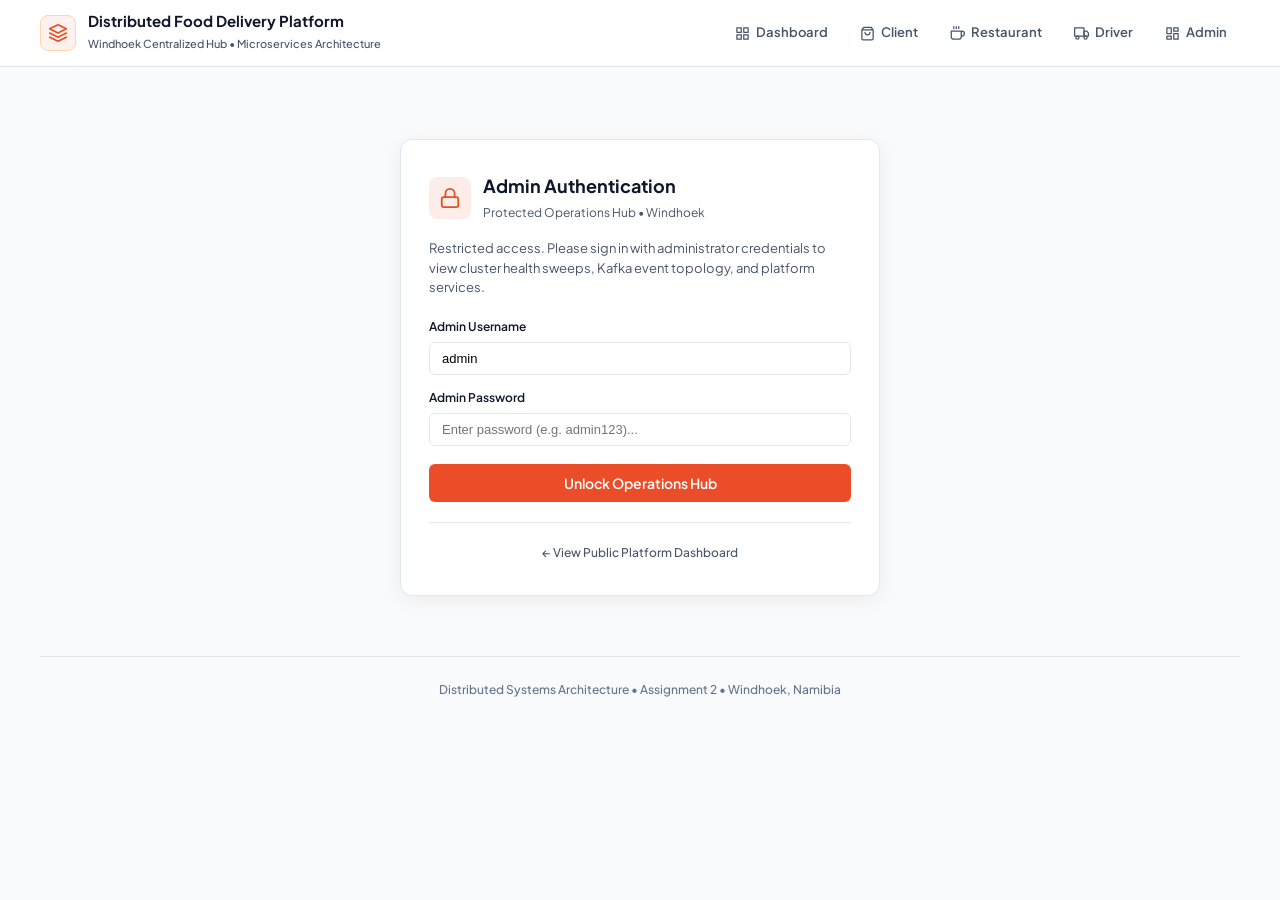
==== commit 5665d94f: "feat(platform): integrate restaurant portal, align payment event contracts, DLQ, and UI fixes" ====
--- a/web/index.html
+++ b/web/index.html
@@ -235,9 +235,17 @@
       </div>
 
       <nav class="header-nav">
+        <a href="dashboard.html" class="nav-tab-btn" title="View Public Platform Dashboard">
+          <svg viewBox="0 0 24 24" width="16" height="16" fill="none" stroke="currentColor" stroke-width="2"><rect x="3" y="3" width="7" height="7"></rect><rect x="14" y="3" width="7" height="7"></rect><rect x="14" y="14" width="7" height="7"></rect><rect x="3" y="14" width="7" height="7"></rect></svg>
+          <span>Dashboard</span>
+        </a>
         <a href="client_app/index.html" class="nav-tab-btn">
           <svg viewBox="0 0 24 24"><path d="M6 2L3 6v14a2 2 0 0 0 2 2h14a2 2 0 0 0 2-2V6l-3-4zM3 6h18M16 10a4 4 0 0 1-8 0"/></svg>
           <span>Client</span>
+        </a>
+        <a href="restaurant_portal/index.html" class="nav-tab-btn">
+          <svg viewBox="0 0 24 24"><path d="M18 8h1a4 4 0 0 1 0 8h-1M2 8h16v9a4 4 0 0 1-4 4H6a4 4 0 0 1-4-4V8zM6 1v3M10 1v3M14 1v3"/></svg>
+          <span>Restaurant</span>
         </a>
         <a href="driver_app/index.html" class="nav-tab-btn">
           <svg viewBox="0 0 24 24"><rect x="1" y="3" width="15" height="13"></rect><polygon points="16 8 20 8 23 11 23 16 16 16 16 8"></polygon><circle cx="5.5" cy="18.5" r="2.5"></circle><circle cx="18.5" cy="18.5" r="2.5"></circle></svg>
@@ -247,6 +255,15 @@
           <svg viewBox="0 0 24 24"><path d="M3 3h7v9H3zm11 0h7v5h-7zm0 9h7v9h-7zM3 16h7v5H3z"/></svg>
           <span>Admin</span>
         </a>
+        <!-- Dynamic Admin Session Status & Sign Out -->
+        <div id="admin-session-controls" style="display: none; align-items: center; gap: 8px; margin-left: 10px;">
+          <span class="status-pill pill-good" style="font-size: 11px; padding: 4px 8px;">
+            <span class="dot up"></span> Admin Active
+          </span>
+          <button type="button" class="btn btn-outline btn-sm" onclick="logoutAdmin()" style="font-size: 12px; padding: 4px 10px; color: var(--danger, #dc2626); border-color: var(--danger, #dc2626); cursor: pointer;">
+            Log Out
+          </button>
+        </div>
       </nav>
     </div>
   </header>
@@ -260,8 +277,45 @@
   </div>
 
   <main class="page-container">
-    <!-- Hero Header -->
-    <section class="hero-section">
+    <!-- Admin Authentication Challenge Gate (Shown when unauthenticated) -->
+    <section id="admin-auth-gate" style="max-width: 480px; margin: 48px auto 60px;">
+      <div class="card" style="padding: 32px 28px; border: 1px solid var(--border); border-radius: var(--radius-lg); background: #ffffff; box-shadow: 0 4px 20px rgba(0,0,0,0.06);">
+        <div style="display: flex; align-items: center; gap: 12px; margin-bottom: 16px;">
+          <div style="width: 42px; height: 42px; border-radius: var(--radius-md); background: rgba(235, 77, 40, 0.1); display: flex; align-items: center; justify-content: center; color: var(--accent);">
+            <svg viewBox="0 0 24 24" width="22" height="22" fill="none" stroke="currentColor" stroke-width="2.5"><rect x="3" y="11" width="18" height="11" rx="2" ry="2"></rect><path d="M7 11V7a5 5 0 0 1 10 0v4"></path></svg>
+          </div>
+          <div>
+            <h2 style="font-size: 18px; font-weight: 700; margin: 0; color: var(--text-main);">Admin Authentication</h2>
+            <span style="font-size: 12px; color: var(--text-muted);">Protected Operations Hub &bull; Windhoek</span>
+          </div>
+        </div>
+        <p style="font-size: 13px; color: var(--text-muted); line-height: 1.5; margin-bottom: 20px;">
+          Restricted access. Please sign in with administrator credentials to view cluster health sweeps, Kafka event topology, and platform services.
+        </p>
+        <form id="admin-login-form" onsubmit="event.preventDefault(); handleAdminLogin();">
+          <div style="margin-bottom: 14px;">
+            <label for="admin-user-input" style="display: block; font-size: 12px; font-weight: 600; color: var(--text-main); margin-bottom: 6px;">Admin Username</label>
+            <input type="text" id="admin-user-input" class="form-input" placeholder="admin" value="admin" required style="width: 100%; box-sizing: border-box; padding: 8px 12px; border: 1px solid var(--border); border-radius: var(--radius-sm); font-size: 13px;" />
+          </div>
+          <div style="margin-bottom: 18px;">
+            <label for="admin-pass-input" style="display: block; font-size: 12px; font-weight: 600; color: var(--text-main); margin-bottom: 6px;">Admin Password</label>
+            <input type="password" id="admin-pass-input" class="form-input" placeholder="Enter password (e.g. admin123)..." required style="width: 100%; box-sizing: border-box; padding: 8px 12px; border: 1px solid var(--border); border-radius: var(--radius-sm); font-size: 13px;" />
+          </div>
+          <div id="admin-auth-error" style="display: none; padding: 10px 12px; background: rgba(220, 38, 38, 0.08); border: 1px solid rgba(220, 38, 38, 0.2); border-radius: var(--radius-sm); color: #dc2626; font-size: 12px; margin-bottom: 16px;"></div>
+          <button type="submit" class="btn btn-primary" id="btn-admin-submit" style="width: 100%; justify-content: center; padding: 10px; font-size: 14px; font-weight: 600; cursor: pointer;">
+            <span>Unlock Operations Hub</span>
+          </button>
+        </form>
+        <div style="margin-top: 20px; padding-top: 16px; border-top: 1px solid var(--border); text-align: center;">
+          <a href="dashboard.html" style="font-size: 12px; color: var(--text-muted); text-decoration: none; font-weight: 500;">&larr; View Public Platform Dashboard</a>
+        </div>
+      </div>
+    </section>
+
+    <!-- Protected Content Section (Hidden until authenticated) -->
+    <div id="admin-protected-content" style="display: none;">
+      <!-- Hero Header -->
+      <section class="hero-section">
       <div class="hero-badge">
         <span class="status-dot up"></span>
         <span>High-Performance Event-Driven Microservices</span>
@@ -380,6 +434,41 @@
         </div>
       </a>
 
+      <!-- Restaurant Operations & Kitchen Portal Card -->
+      <a href="restaurant_portal/index.html" class="portal-card">
+        <div class="portal-card-icon-box">
+          <svg viewBox="0 0 24 24">
+            <path d="M18 8h1a4 4 0 0 1 0 8h-1M2 8h16v9a4 4 0 0 1-4 4H6a4 4 0 0 1-4-4V8zM6 1v3M10 1v3M14 1v3"/>
+          </svg>
+        </div>
+        <h2>Restaurant Operations &amp; KDS</h2>
+        <p class="portal-desc">
+          Live Kitchen Display System (KDS) kanban, multi-party handover OTP verification, real-time catalog management, store profile location picker, and earnings wallet.
+        </p>
+        <ul class="portal-features">
+          <li>
+            <svg viewBox="0 0 24 24"><path d="M20 6L9 17l-5-5"/></svg>
+            <span>Live Kitchen Kanban (Preparing vs Ready vs Dispatched)</span>
+          </li>
+          <li>
+            <svg viewBox="0 0 24 24"><path d="M20 6L9 17l-5-5"/></svg>
+            <span>Cryptographic Driver Handover 4-Digit PIN Auth</span>
+          </li>
+          <li>
+            <svg viewBox="0 0 24 24"><path d="M20 6L9 17l-5-5"/></svg>
+            <span>Dynamic Menu Catalog CRUD &amp; Real-Time Restocking</span>
+          </li>
+          <li>
+            <svg viewBox="0 0 24 24"><path d="M20 6L9 17l-5-5"/></svg>
+            <span>Live Merchant Wallet Payouts &amp; Direct Bank Withdrawals</span>
+          </li>
+        </ul>
+        <div class="portal-cta">
+          <span>Launch Restaurant Portal</span>
+          <svg viewBox="0 0 24 24"><path d="M5 12h14M12 5l7 7-7 7"/></svg>
+        </div>
+      </a>
+
       <!-- Admin Operations Portal Card -->
       <a href="admin_dashboard/index.html" class="portal-card">
         <div class="portal-card-icon-box">
@@ -414,6 +503,7 @@
           <svg viewBox="0 0 24 24"><path d="M5 12h14M12 5l7 7-7 7"/></svg>
         </div>
       </a>
+    </div>
     </div>
 
     <!-- Portal Footer -->
@@ -481,9 +571,88 @@
       }
     }
 
-    // Initial probe and recurring schedule
-    checkNetworkHealth();
-    setInterval(checkNetworkHealth, 5000);
+    let healthInterval = null;
+
+    function hasValidAdminSession() {
+      if (typeof window.DSA !== 'undefined' && typeof window.DSA.hasValidSession === 'function') {
+        if (window.DSA.hasValidSession('admin')) return true;
+      }
+      return localStorage.getItem('dsa_admin_authenticated') === 'true';
+    }
+
+    function checkAdminAuth() {
+      const isAuthed = hasValidAdminSession();
+      const gate = document.getElementById('admin-auth-gate');
+      const content = document.getElementById('admin-protected-content');
+      const controls = document.getElementById('admin-session-controls');
+      const banner = document.getElementById('portal-banner');
+
+      if (isAuthed) {
+        if (gate) gate.style.display = 'none';
+        if (content) content.style.display = 'block';
+        if (controls) controls.style.display = 'inline-flex';
+        if (banner) banner.style.display = 'flex';
+        checkNetworkHealth();
+        if (!healthInterval) {
+          healthInterval = setInterval(checkNetworkHealth, 5000);
+        }
+      } else {
+        if (gate) gate.style.display = 'block';
+        if (content) content.style.display = 'none';
+        if (controls) controls.style.display = 'none';
+        if (banner) banner.style.display = 'none';
+        if (healthInterval) {
+          clearInterval(healthInterval);
+          healthInterval = null;
+        }
+      }
+    }
+
+    async function handleAdminLogin() {
+      const usernameInput = document.getElementById('admin-user-input');
+      const passwordInput = document.getElementById('admin-pass-input');
+      const errBox = document.getElementById('admin-auth-error');
+
+      const username = usernameInput ? usernameInput.value.trim() : '';
+      const password = passwordInput ? passwordInput.value : '';
+
+      if (!username || !password) {
+        if (errBox) {
+          errBox.textContent = 'Please enter both username and password.';
+          errBox.style.display = 'block';
+        }
+        return;
+      }
+
+      let isValid = (username === 'admin' && (password === 'admin123' || password === 'admin' || password.length >= 6));
+      if (isValid) {
+        localStorage.setItem('dsa_admin_authenticated', 'true');
+        if (typeof window.DSA !== 'undefined' && typeof window.DSA.setStoredSession === 'function') {
+          window.DSA.setStoredSession('admin', { username, role: 'admin', token: 'adm_' + Date.now() });
+        }
+        if (passwordInput) passwordInput.value = '';
+        if (errBox) errBox.style.display = 'none';
+        checkAdminAuth();
+      } else {
+        if (errBox) {
+          errBox.textContent = 'Invalid administrator credentials. Try admin / admin123';
+          errBox.style.display = 'block';
+        }
+      }
+    }
+
+    function logoutAdmin() {
+      if (confirm('Sign out of Administrator Session?')) {
+        localStorage.removeItem('dsa_admin_authenticated');
+        if (typeof window.DSA !== 'undefined' && typeof window.DSA.clearStoredSession === 'function') {
+          window.DSA.clearStoredSession('admin');
+        }
+        checkAdminAuth();
+      }
+    }
+
+    document.addEventListener('DOMContentLoaded', checkAdminAuth);
+    checkAdminAuth();
   </script>
 </body>
 </html>
--- a/web/shared.css
+++ b/web/shared.css
@@ -73,8 +73,8 @@
   box-sizing: border-box;
   margin: 0;
   padding: 0;
-  scrollbar-width: thin;
-  scrollbar-color: #cbd5e1 #f1f5f9;
+  scrollbar-width: none;
+  scrollbar-color: #cbd5e100 #f1f5f900;
 }
 
 ::-webkit-scrollbar {
@@ -666,6 +666,15 @@
   background: #ffffff;
 }
 
+.custom-dropdown-root.single-option .custom-dropdown-trigger {
+  cursor: default !important;
+  padding-right: 12px !important;
+}
+
+.custom-dropdown-root.single-option .custom-dropdown-trigger:hover {
+  border-color: var(--border, #e2e8f0);
+}
+
 .custom-dropdown-root.open .custom-dropdown-trigger {
   border-color: var(--accent, #eb4d28);
   box-shadow: 0 0 0 2px rgba(235, 77, 40, 0.15);
@@ -722,8 +731,10 @@
   position: absolute;
   top: calc(100% + 4px);
   left: 0;
-  right: 0;
+  width: 100%;
   min-width: 100%;
+  max-width: 100%;
+  box-sizing: border-box;
   background: #ffffff;
   border: 1px solid var(--border, #e2e8f0);
   border-radius: var(--radius-md, 10px);
@@ -731,14 +742,26 @@
   padding: 4px;
   max-height: 240px;
   overflow-y: auto;
+  overflow-x: hidden;
   z-index: 1200;
   display: none;
   pointer-events: none;
   animation: dropdownFadeIn 0.15s ease forwards;
 }
 
+.custom-dropdown-root.open-up .custom-dropdown-menu {
+  top: auto !important;
+  bottom: calc(100% + 4px) !important;
+  animation: dropdownFadeInUp 0.15s ease forwards !important;
+}
+
 @keyframes dropdownFadeIn {
   from { opacity: 0; transform: translateY(-4px); }
+  to { opacity: 1; transform: translateY(0); }
+}
+
+@keyframes dropdownFadeInUp {
+  from { opacity: 0; transform: translateY(4px); }
   to { opacity: 1; transform: translateY(0); }
 }
 
@@ -759,6 +782,18 @@
   cursor: pointer;
   transition: background 0.1s ease, color 0.1s ease;
   user-select: none;
+  width: 100%;
+  box-sizing: border-box;
+}
+
+.custom-dropdown-item .item-text {
+  flex: 1;
+  min-width: 0;
+  overflow: hidden;
+  text-overflow: ellipsis;
+  white-space: normal;
+  word-break: break-word;
+  line-height: 1.3;
 }
 
 .custom-dropdown-item:hover {
@@ -1215,11 +1250,21 @@
   white-space: nowrap !important;
 }
 
-.custom-datetime-root {
+.custom-datetime-root,
+.custom-dropdown-root {
   position: relative !important;
-  display: inline-block !important;
+  display: block !important;
   width: 100% !important;
   vertical-align: middle;
+  border: none !important;
+  background: transparent !important;
+  background-image: none !important;
+  padding: 0 !important;
+  margin: 0 !important;
+  box-shadow: none !important;
+  outline: none !important;
+  height: auto !important;
+  min-height: 0 !important;
 }
 
 .custom-datetime-trigger {
@@ -1295,10 +1340,18 @@
   z-index: 1500;
   display: none;
   pointer-events: none;
-  width: 300px;
-  max-width: min(320px, 92vw);
+  width: 290px;
+  max-width: min(290px, calc(100vw - 32px));
   box-sizing: border-box;
+  overflow-y: auto;
+  overflow-x: hidden;
   animation: dropdownFadeIn 0.15s ease forwards;
+}
+
+.custom-datetime-root.open-up .custom-datetime-card {
+  top: auto !important;
+  bottom: calc(100% + 6px) !important;
+  animation: dropdownFadeInUp 0.15s ease forwards !important;
 }
 
 .custom-datetime-root.open .custom-datetime-card {
@@ -1446,8 +1499,8 @@
 }
 
 .stepper-btn {
-  width: 36px;
-  height: 20px;
+  width: 44px;
+  height: 22px;
   background: var(--bg-surface-alt);
   border: 1px solid var(--border);
   border-radius: var(--radius-sm);
@@ -1459,6 +1512,7 @@
   transition: all 0.12s ease;
   padding: 0;
   line-height: 1;
+  box-sizing: border-box;
 }
 
 .stepper-btn:hover {
@@ -1475,17 +1529,19 @@
 }
 
 .custom-time-input-box {
-  width: 38px;
-  height: 28px;
+  width: 44px;
+  height: 30px;
   border: 1px solid var(--border);
   border-radius: var(--radius-sm);
   text-align: center;
-  font-size: 13px;
+  font-size: 14px;
   font-weight: 700;
   font-family: var(--font-mono, monospace);
   color: var(--text-main);
   background: #ffffff;
-  padding: 0 2px;
+  padding: 0;
+  margin: 0;
+  box-sizing: border-box;
   -moz-appearance: textfield;
 }
 
@@ -1743,4 +1799,180 @@
   justify-content: space-between;
 }
 
-
+/* ==========================================================================
+   RESTAURANT MAP POPUP & CARDS (CLIENT & DRIVER COMPATIBLE)
+   ========================================================================== */
+.restaurant-map-popup .leaflet-popup-content-wrapper {
+  padding: 0 !important;
+  border-radius: 16px !important;
+  overflow: hidden !important;
+  box-shadow: 0 16px 36px rgba(15, 23, 42, 0.22) !important;
+  border: 1px solid rgba(226, 232, 240, 0.9) !important;
+  background: #ffffff !important;
+}
+
+.restaurant-map-popup .leaflet-popup-content {
+  margin: 0 !important;
+  width: 280px !important;
+  max-width: 290px !important;
+  line-height: 1.4 !important;
+}
+
+.restaurant-popup-card {
+  display: flex;
+  flex-direction: column;
+  overflow: hidden;
+  background: #ffffff;
+  border-radius: 16px;
+  font-family: inherit;
+}
+
+.restaurant-popup-media {
+  position: relative;
+  width: 100%;
+  height: 120px;
+  overflow: hidden;
+  background: #0f172a;
+}
+
+.restaurant-popup-img {
+  width: 100%;
+  height: 100%;
+  object-fit: cover;
+  display: block;
+}
+
+.restaurant-popup-content {
+  padding: 12px 14px 14px;
+  display: flex;
+  flex-direction: column;
+  gap: 6px;
+}
+
+.restaurant-popup-tag-row {
+  display: flex;
+  align-items: center;
+  justify-content: space-between;
+  gap: 6px;
+}
+
+.restaurant-popup-tag {
+  font-size: 10.5px;
+  font-weight: 700;
+  color: #ea580c;
+  background: #fff7ed;
+  padding: 2px 7px;
+  border-radius: 999px;
+  text-transform: uppercase;
+  letter-spacing: 0.04em;
+}
+
+.restaurant-popup-rating {
+  font-size: 11px;
+  font-weight: 700;
+  color: #047857;
+  background: #ecfdf5;
+  padding: 2px 7px;
+  border-radius: 999px;
+}
+
+.restaurant-popup-title {
+  font-size: 14.5px;
+  font-weight: 700;
+  color: #0f172a;
+  margin: 2px 0 0 0;
+  line-height: 1.25;
+}
+
+.restaurant-popup-desc {
+  font-size: 11.5px;
+  color: #64748b;
+  margin: 0;
+  line-height: 1.35;
+  display: -webkit-box;
+  -webkit-line-clamp: 2;
+  -webkit-box-orient: vertical;
+  overflow: hidden;
+}
+
+.restaurant-popup-meta {
+  display: flex;
+  flex-direction: column;
+  gap: 3px;
+  font-size: 11px;
+  color: #64748b;
+  margin: 4px 0 2px;
+}
+
+.restaurant-popup-meta span {
+  display: flex;
+  align-items: center;
+  gap: 5px;
+}
+
+.restaurant-popup-action-btn {
+  margin-top: 6px;
+  width: 100%;
+  padding: 8px 12px;
+  font-size: 12.5px;
+  font-weight: 600;
+  border-radius: 10px;
+  background: #eb4d28 !important;
+  color: #ffffff !important;
+  border: none !important;
+  cursor: pointer;
+  text-align: center;
+  transition: background 0.15s ease, transform 0.1s ease;
+}
+
+.restaurant-popup-action-btn:hover {
+  background: #d43b17 !important;
+  transform: translateY(-1px);
+}
+
+.restaurant-popup-driver-note {
+  margin-top: 6px;
+  padding: 7px 10px;
+  background: #f8fafc;
+  border: 1px solid #e2e8f0;
+  border-radius: 8px;
+  font-size: 11px;
+  color: #475569;
+  display: flex;
+  justify-content: space-between;
+  align-items: center;
+}
+
+.driver-note-label {
+  font-weight: 700;
+  color: #0f172a;
+  text-transform: uppercase;
+  font-size: 10px;
+  letter-spacing: 0.05em;
+}
+
+.driver-note-contact {
+  font-family: monospace;
+  color: #64748b;
+}
+
+.restaurant-pin-marker {
+  width: 32px;
+  height: 32px;
+  border-radius: 50%;
+  background: #ea580c;
+  color: #ffffff;
+  display: flex;
+  align-items: center;
+  justify-content: center;
+  box-shadow: 0 4px 10px rgba(234, 88, 12, 0.4);
+  border: 2px solid #ffffff;
+  cursor: pointer;
+  transition: transform 0.15s ease;
+}
+
+.restaurant-pin-marker:hover {
+  transform: scale(1.15);
+}
+
+
